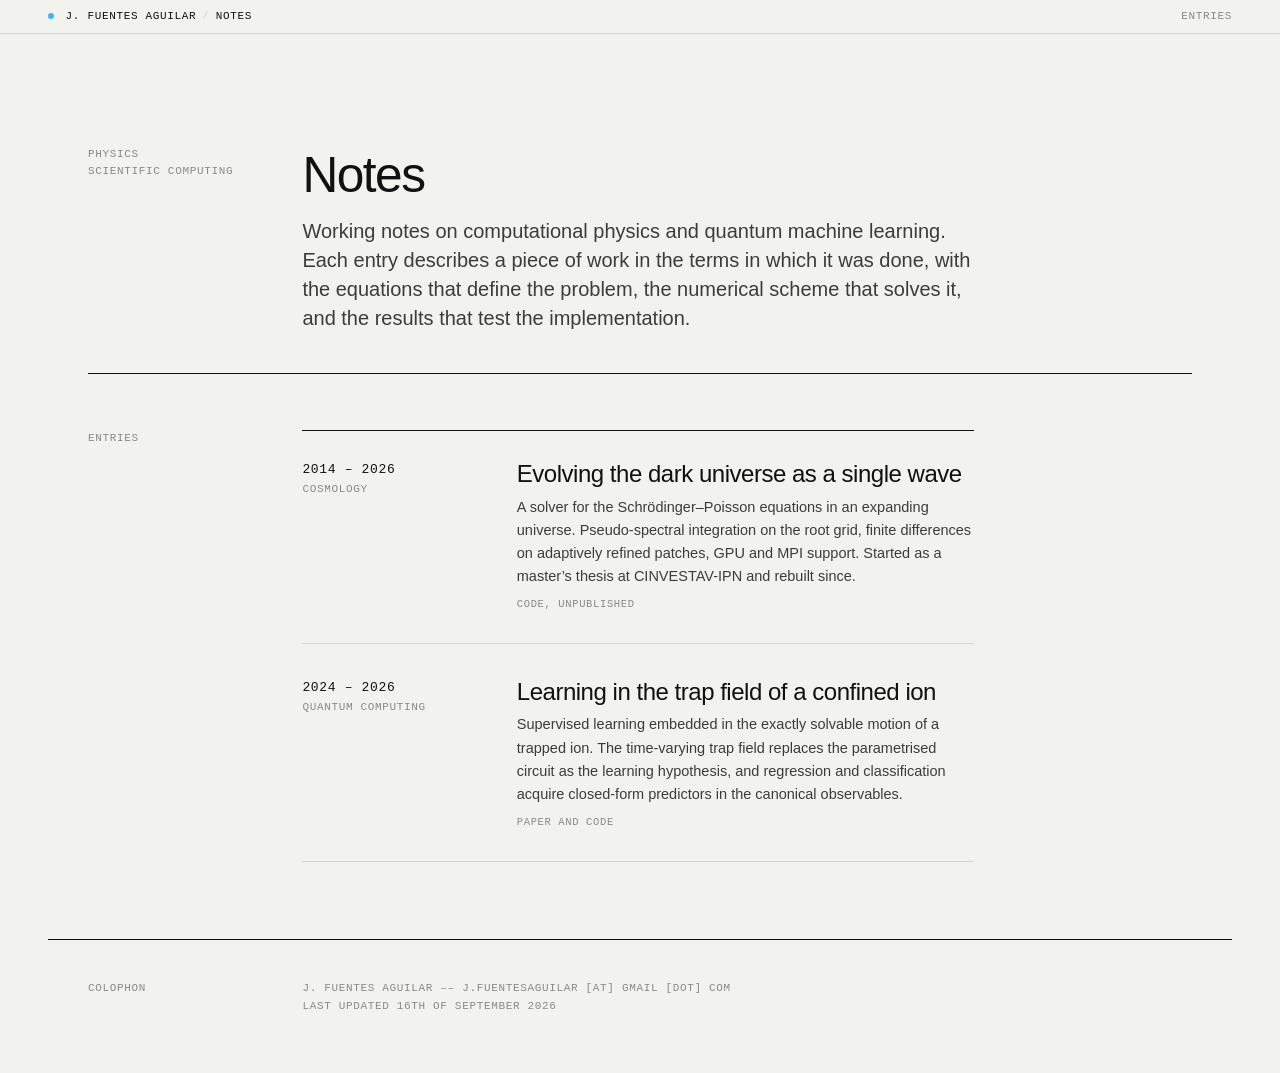
==== index.html @ 44ce17c4 "Publish the notes site with its first two entries Static site for GitHub Pages, no build step. The d" ====
<!doctype html>
<html lang="en">
<head>
<meta charset="utf-8">
<meta name="viewport" content="width=device-width, initial-scale=1, viewport-fit=cover">
<title>J. Fuentes Aguilar</title>
<meta name="description" content="Notes on computational physics and quantum machine learning. Numerical methods, exactly solvable dynamics and the code that implements them.">
<meta name="author" content="J. Fuentes Aguilar">
<meta property="og:title" content="J. Fuentes Aguilar">
<meta property="og:description" content="Notes on computational physics and quantum machine learning.">
<meta property="og:type" content="website">
<meta property="og:url" content="https://fuentesigma.github.io/">
<link rel="canonical" href="https://fuentesigma.github.io/">

<link rel="stylesheet" href="style.css">
</head>
<body>

<header class="bar">
  <a class="home" href="./"><span class="dot"></span>J. Fuentes Aguilar<span class="sep">/</span>notes</a>
  <nav>
    <a href="#entries">entries</a>
  </nav>
</header>

<main id="top">

<div class="site-hero">
  <div class="row wide">
    <div class="label">Physics<br>Scientific computing</div>
    <div class="body">
      <h1>Notes</h1>
      <p class="lede">Working notes on computational physics and quantum machine learning. Each entry describes a piece of work in the terms in which it was done, with the equations that define the problem, the numerical scheme that solves it, and the results that test the implementation.</p>
    </div>
  </div>
</div>

<section id="entries">
  <div class="row wide">
    <div class="label">Entries</div>
    <div class="body">
      <ul class="entries">

        <li data-entry="psidm">
          <a class="entry" href="psidm/">
            <div class="meta"><span class="year">2014 &ndash; 2026</span>Cosmology</div>
            <div>
              <h2>Evolving the dark universe as a single wave</h2>
              <p>A solver for the Schr&ouml;dinger&ndash;Poisson equations in an expanding universe. Pseudo-spectral integration on the root grid, finite differences on adaptively refined patches, GPU and MPI support. Started as a master&rsquo;s thesis at CINVESTAV-IPN and rebuilt since.</p>
              <span class="status">Code, unpublished</span>
            </div>
          </a>
        </li>

        <li data-entry="lion">
          <a class="entry" href="lion/">
            <div class="meta"><span class="year">2024 &ndash; 2026</span>Quantum computing</div>
            <div>
              <h2>Learning in the trap field of a confined ion</h2>
              <p>Supervised learning embedded in the exactly solvable motion of a trapped ion. The time-varying trap field replaces the parametrised circuit as the learning hypothesis, and regression and classification acquire closed-form predictors in the canonical observables.</p>
              <span class="status">Paper and code</span>
            </div>
          </a>
        </li>

      </ul>
    </div>
  </div>
</section>

</main>

<footer>
  <div class="row wide" style="max-width:calc(var(--rail) + var(--measure) + 16rem); margin:0 auto">
    <div class="label">Colophon</div>
    <div class="body">
      J. Fuentes Aguilar &ndash;&ndash; j.fuentesaguilar [at] gmail [dot] com <br>
      Last updated 16th of September 2026
    </div>
  </div>
</footer>

</body>
</html>
---- style.css ----
/* ψDM blog entry. One file, no build step, no web fonts. */

:root {
  color-scheme: light;
  --paper: #f2f2ee;
  --card: #fbfbf9;
  --ink: #111111;
  --ink-2: #3c3c3a;
  --muted: #8a8a85;
  --rule: #d6d6d0;
  --accent: #3bb6f8;
  --pass: #41bf7a;
  --warn: #f0a02f;
  --fail: #ec5648;

  --sans: "Helvetica Neue", Helvetica, Arial, "Nimbus Sans", system-ui, sans-serif;
  --mono: ui-monospace, "SF Mono", Menlo, "JetBrains Mono", Consolas, monospace;

  --rail: 11rem;
  --measure: 42rem;
  --gap: clamp(1rem, 3vw, 2.5rem);
}

*, *::before, *::after { box-sizing: border-box; }

html { -webkit-text-size-adjust: 100%; scroll-behavior: smooth; }

body {
  margin: 0;
  padding-inline: clamp(1rem, 4vw, 3rem);
  background: var(--paper);
  color: var(--ink);
  font: 400 15px/1.6 var(--sans);
  font-feature-settings: "kern", "tnum";
}

img, svg { max-width: 100%; height: auto; display: block; }

a { color: inherit; text-decoration: underline; text-decoration-color: var(--rule);
    text-underline-offset: 0.18em; text-decoration-thickness: 1px; }
a:hover { text-decoration-color: var(--accent); }

::selection { background: var(--accent); color: #fff; }

/* ---------- top bar ---------- */

.bar {
  position: sticky; top: 0; z-index: 10;
  display: flex; justify-content: space-between; align-items: center; gap: 1rem;
  margin-inline: calc(-1 * clamp(1rem, 4vw, 3rem));
  padding: 0.7rem clamp(1rem, 4vw, 3rem);
  background: color-mix(in srgb, var(--paper) 88%, transparent);
  backdrop-filter: blur(8px);
  -webkit-backdrop-filter: blur(8px);
  border-bottom: 1px solid var(--rule);
  font: 500 11px/1 var(--mono); letter-spacing: 0.06em; text-transform: uppercase;
}
.bar a { text-decoration: none; }
.bar .dot { display: inline-block; width: 0.55em; height: 0.55em; border-radius: 50%;
            background: var(--accent); margin-right: 0.5em; vertical-align: 0.05em; }
.bar nav { display: flex; gap: 1.2rem; flex-wrap: wrap; justify-content: flex-end; }
.bar nav a { color: var(--muted); }
.bar nav a:hover { color: var(--ink); }
@media (max-width: 600px) { .bar nav { display: none; } }

/* ---------- page grid: label rail + text column ---------- */

main { max-width: calc(var(--rail) + var(--measure) + 16rem); margin: 0 auto; }

.row {
  display: grid;
  grid-template-columns: var(--rail) minmax(0, var(--measure));
  column-gap: var(--gap);
  align-items: start;
}
.row > .label { grid-column: 1; }
.row > .body  { grid-column: 2; min-width: 0; }
.row.wide > .body { grid-column: 2 / -1; max-width: calc(var(--measure) + 16rem); }
.row.wide { grid-template-columns: var(--rail) minmax(0, 1fr); }

@media (max-width: 860px) {
  .row, .row.wide { grid-template-columns: minmax(0, 1fr); }
  .row > .label, .row > .body, .row.wide > .body { grid-column: 1; }
  .row > .label { margin-bottom: 0.4rem; }
}

.label, .eyebrow, .caption .n, th, .toc .n, .tag {
  font: 500 11px/1.5 var(--mono);
  letter-spacing: 0.06em;
  text-transform: uppercase;
  color: var(--muted);
}

/* ---------- hero ---------- */

.hero { padding-block: clamp(3rem, 10vw, 7rem) 2.5rem; border-bottom: 1px solid var(--ink); }
.hero h1 {
  margin: 0.6rem 0 1.2rem;
  font-weight: 500;
  font-size: clamp(2.2rem, 6.2vw, 4.6rem);
  line-height: 0.98;
  letter-spacing: -0.035em;
}
.hero h1 .psi { color: var(--accent); }
.hero .lede { font-size: clamp(1.05rem, 1.8vw, 1.25rem); line-height: 1.45; color: var(--ink-2);
              max-width: 38rem; margin: 0; }

/* ---------- table of contents ---------- */

.toc { list-style: none; margin: 0; padding: 0; columns: 2 14rem; column-gap: 2rem; }
.toc li { break-inside: avoid; border-top: 1px solid var(--rule); }
.toc a { display: flex; gap: 0.9rem; padding: 0.55rem 0; text-decoration: none; }
.toc a:hover .t { color: var(--accent); }

/* ---------- sections ---------- */

section { padding-block: 3.5rem 1rem; border-bottom: 1px solid var(--rule); }
section:last-of-type { border-bottom: 0; }

section > .row:first-child { margin-bottom: 1.5rem; }
h2 {
  margin: 0; font-weight: 500; font-size: clamp(1.6rem, 3.2vw, 2.3rem);
  line-height: 1.05; letter-spacing: -0.025em;
}
h3 { margin: 2.4rem 0 0.6rem; font-size: 1.05rem; font-weight: 600; letter-spacing: -0.005em; }
.label .num { display: block; color: var(--ink); font-size: 13px; }

p { margin: 0 0 1rem; }
.body > p, .body > ul, .body > ol { max-width: var(--measure); }
ul, ol { padding-left: 1.2rem; margin: 0 0 1rem; }
li { margin-bottom: 0.3rem; }
li::marker { color: var(--muted); }
strong { font-weight: 600; }
em { font-style: italic; }

code, kbd, samp {
  font-family: var(--mono); font-size: 0.86em;
  background: var(--card); border: 1px solid var(--rule); border-radius: 3px;
  padding: 0.05em 0.3em;
}

/* ---------- equations ---------- */

.eq {
  position: relative;
  margin: 1.2rem 0 1.4rem;
  padding: 0.9rem 3.6rem 0.9rem 1.2rem;
  background: var(--card);
  border-left: 2px solid var(--ink);
  overflow-x: auto; overflow-y: hidden;
}
.eq .katex-display { margin: 0.2rem 0; }
.eq .tag { position: absolute; top: 0.5rem; right: 0.7rem; }

/* ---------- code ---------- */

pre {
  margin: 1.2rem 0 1.5rem;
  padding: 1rem 1.2rem;
  background: var(--ink);
  color: #ecece6;
  border-radius: 4px;
  overflow-x: auto;
  font: 12.5px/1.55 var(--mono);
  tab-size: 4;
}
pre code { background: none; border: 0; padding: 0; font-size: inherit; color: inherit; }
pre .c { color: #8f8f88; }            /* comment */
pre .k { color: #ff8a4c; }            /* keyword */
pre .s { color: #c9d7a8; }            /* string */
.file { display: flex; justify-content: space-between; margin: 1.2rem 0 -1.2rem;
        padding: 0.45rem 1.2rem; background: #262624; color: #b8b8b0;
        border-radius: 4px 4px 0 0; font: 500 11px/1.4 var(--mono); letter-spacing: 0.04em; }
.file + pre { border-top-left-radius: 0; border-top-right-radius: 0; }

/* ---------- tables ---------- */

.table-wrap { overflow-x: auto; margin: 1.2rem 0 1.6rem; }
table { width: 100%; border-collapse: collapse; font-size: 13.5px; line-height: 1.4; }
th { text-align: left; padding: 0 0.9rem 0.45rem 0; border-bottom: 1px solid var(--ink); white-space: nowrap; }
td { padding: 0.55rem 0.9rem 0.55rem 0; border-bottom: 1px solid var(--rule); vertical-align: top; }
td code { white-space: nowrap; }
td.num { font-variant-numeric: tabular-nums; white-space: nowrap; }
td.math { white-space: nowrap; }

.st { font: 600 10.5px/1 var(--mono); letter-spacing: 0.06em; padding: 0.25em 0.45em;
      border-radius: 2px; color: #fff; white-space: nowrap; }
.st.pass { background: var(--pass); }
.st.warn { background: var(--warn); }
.st.fail { background: var(--fail); }
.st.skip { background: var(--muted); }

/* ---------- figures ---------- */

figure { margin: 1.8rem 0 2.2rem; }
figure img { width: 100%; }
.body > figure { max-width: var(--measure); }   /* single figures keep text-sized type */
figure.square { max-width: 28rem; }             /* square image at roughly the height of a wide plot */
.caption { display: grid; grid-template-columns: auto 1fr; gap: 0.8rem; margin-top: 0.7rem;
           font-size: 13px; line-height: 1.45; color: var(--ink-2); }
.caption .n { padding-top: 0.1rem; }

.fig-pair { display: grid; grid-template-columns: minmax(0, 1.55fr) minmax(0, 1fr); gap: var(--gap);
            align-items: end; }
@media (max-width: 700px) { .fig-pair { grid-template-columns: minmax(0, 1fr); } }

.pending {
  display: grid; place-items: center; aspect-ratio: 16 / 9; max-width: 100%;
  border: 1px dashed var(--muted); background:
    repeating-linear-gradient(135deg, transparent 0 10px, rgba(0,0,0,0.025) 10px 20px);
  font: 500 11px/1.5 var(--mono); letter-spacing: 0.06em; text-transform: uppercase;
  color: var(--muted); text-align: center; padding: 1rem;
}

/* ---------- key numbers ---------- */

.stats { display: grid; grid-template-columns: repeat(auto-fit, minmax(9.5rem, 1fr));
         border-top: 1px solid var(--ink); margin: 1.5rem 0 2rem; }
.stats div { padding: 0.9rem 1rem 1rem 0; border-bottom: 1px solid var(--rule); }
.stats .v { display: block; font-size: 1.7rem; font-weight: 500; letter-spacing: -0.02em;
            line-height: 1.1; font-variant-numeric: tabular-nums; }
.stats .v small { font-size: 0.55em; color: var(--muted); font-weight: 400; }
.stats .k { display: block; margin-top: 0.3rem; font-size: 12.5px; color: var(--ink-2); line-height: 1.35; }

/* ---------- notes ---------- */

.note { margin: 1.4rem 0; padding: 0.9rem 1.1rem; border: 1px solid var(--rule); background: var(--card);
        font-size: 14px; }
.note::before { content: ""; display: inline-block; width: 0.55em; height: 0.55em; margin-right: 0.6em;
                background: var(--accent); vertical-align: 0.05em; }
.note p:last-child { margin-bottom: 0; }

.todo { background: #fff2c2; border-bottom: 1px dashed var(--warn); padding: 0 0.15em; }

/* ---------- pipeline diagram ---------- */

.pipe { display: grid; grid-template-columns: repeat(auto-fit, minmax(8.5rem, 1fr)); gap: 0;
        margin: 1.4rem 0 1.8rem; counter-reset: step; }
.pipe div { position: relative; padding: 0.8rem 1.4rem 0.9rem 0.9rem; border: 1px solid var(--ink);
            margin: 0 -1px -1px 0; background: var(--card); font-size: 13px; line-height: 1.35; }
.pipe div::before { counter-increment: step; content: "0" counter(step); display: block;
                    font: 500 10.5px/1.6 var(--mono); color: var(--accent); }
.pipe code { font-size: 11.5px; }

/* ---------- references / footer ---------- */

.refs { list-style: none; padding: 0; margin: 0; counter-reset: ref; font-size: 13.5px; line-height: 1.5; }
.refs li { counter-increment: ref; position: relative; padding: 0.5rem 0 0.5rem 2.6rem;
           border-top: 1px solid var(--rule); margin: 0; }
.refs li:last-child { border-bottom: 1px solid var(--rule); }
.refs li::before { content: "[" counter(ref) "]"; position: absolute; left: 0; top: 0.5rem;
                   font: 500 11px/1.95 var(--mono); color: var(--muted); }

footer { padding-block: 2.5rem 3.5rem; border-top: 1px solid var(--ink); margin-top: 2rem;
         font: 500 11px/1.6 var(--mono); letter-spacing: 0.06em; text-transform: uppercase; color: var(--muted); }
footer .row { row-gap: 0.5rem; }

@media print {
  .bar { position: static; }
  pre { white-space: pre-wrap; }
  section { break-inside: avoid-page; }
}

/* ================================================================
   SITE LEVEL
   Everything above this line is the per-entry design system and is
   shared unchanged by every page. Everything below belongs to the
   site shell: the landing page, the cross-entry navigation and the
   per-entry accent colour.
   ================================================================ */

/* ---------- per-entry accent ----------
   Set data-entry on <html> in an entry page to recolour it. The rest
   of the palette is fixed. Add one rule per new entry. */

html[data-entry="psidm"] { --accent: #3bb6f8; }
html[data-entry="lion"]  { --accent: #b3689e; }

/* ---------- site navigation ----------
   .bar .home is the link back to the index, present on every entry. */

.bar .home { display: inline-flex; align-items: baseline; gap: 0.55em; }
.bar .home .sep { color: var(--rule); }
.bar nav a.up { color: var(--ink); }

/* ---------- landing page ---------- */

.site-hero { padding-block: clamp(3rem, 10vw, 7rem) 2.5rem; border-bottom: 1px solid var(--ink); }
.site-hero h1 { margin: 0.2rem 0 1rem; font-size: clamp(1.9rem, 5vw, 3.1rem); font-weight: 500;
                letter-spacing: -0.03em; line-height: 1.04; }
.site-hero .lede { font-size: clamp(1.05rem, 1.8vw, 1.25rem); line-height: 1.45; color: var(--ink-2);
                   max-width: var(--measure); margin: 0; }

/* One entry per row. The rail carries the year and the field, the
   body carries the title and the abstract. The whole row is a link. */

.entries { list-style: none; margin: 0; padding: 0; }
.entries > li { border-bottom: 1px solid var(--rule); }
.entries > li:first-child { border-top: 1px solid var(--ink); }

.entry {
  display: grid;
  grid-template-columns: var(--rail) minmax(0, 1fr);
  gap: var(--gap);
  padding-block: 1.8rem;
  text-decoration: none;
  align-items: start;
}
@media (max-width: 860px) {
  .entry { grid-template-columns: minmax(0, 1fr); gap: 0.7rem; }
}

.entry .meta { font: 500 11px/1.6 var(--mono); letter-spacing: 0.06em; text-transform: uppercase;
               color: var(--muted); }
.entry .meta .year { display: block; color: var(--ink); font-size: 13px; }
.entry h2 { margin: 0 0 0.5rem; font-size: clamp(1.15rem, 2.4vw, 1.5rem); font-weight: 500;
            letter-spacing: -0.02em; line-height: 1.15; border: 0; padding: 0; }
.entry p { margin: 0; max-width: var(--measure); color: var(--ink-2); font-size: 14.5px; }
.entry .status { display: inline-block; margin-top: 0.7rem; font: 500 10.5px/1 var(--mono);
                 letter-spacing: 0.06em; text-transform: uppercase; color: var(--muted); }

.entry:hover h2 { color: var(--accent); }
.entry:hover .meta .year { color: var(--accent); }

/* Give each row on the index its own accent while hovering, so the
   colour matches the entry it leads to. */
.entries > li[data-entry="psidm"] { --accent: #3bb6f8; }
.entries > li[data-entry="lion"]  { --accent: #b3689e; }

/* An entry that has no page yet is listed without a link. */
.entry.soon { opacity: 0.55; cursor: default; }
.entry.soon:hover h2, .entry.soon:hover .meta .year { color: inherit; }
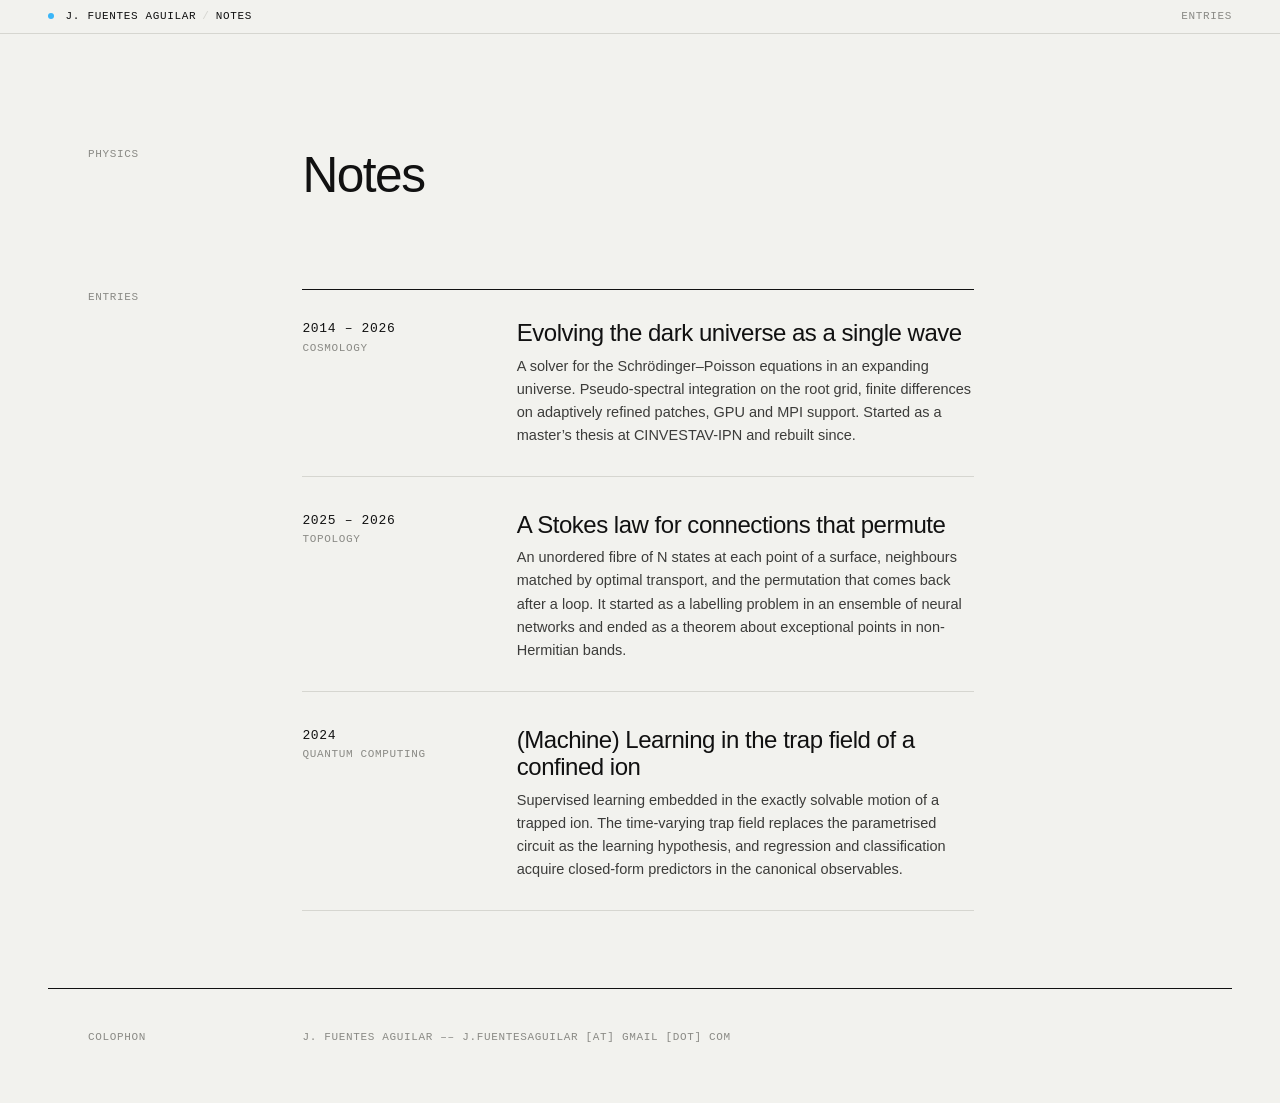
==== commit 22138230: "Add the Stokes entry and drop the rule under the landing hero The landing hero no longer closes with" ====
--- a/index.html
+++ b/index.html
@@ -4,10 +4,10 @@
 <meta charset="utf-8">
 <meta name="viewport" content="width=device-width, initial-scale=1, viewport-fit=cover">
 <title>J. Fuentes Aguilar</title>
-<meta name="description" content="Notes on computational physics and quantum machine learning. Numerical methods, exactly solvable dynamics and the code that implements them.">
+<meta name="description" content="Notes on theoretical physics, maths and scientific computing.">
 <meta name="author" content="J. Fuentes Aguilar">
 <meta property="og:title" content="J. Fuentes Aguilar">
-<meta property="og:description" content="Notes on computational physics and quantum machine learning.">
+<meta property="og:description" content="Personal blog.">
 <meta property="og:type" content="website">
 <meta property="og:url" content="https://fuentesigma.github.io/">
 <link rel="canonical" href="https://fuentesigma.github.io/">
@@ -27,10 +27,9 @@
 
 <div class="site-hero">
   <div class="row wide">
-    <div class="label">Physics<br>Scientific computing</div>
+    <div class="label">Physics</div>
     <div class="body">
       <h1>Notes</h1>
-      <p class="lede">Working notes on computational physics and quantum machine learning. Each entry describes a piece of work in the terms in which it was done, with the equations that define the problem, the numerical scheme that solves it, and the results that test the implementation.</p>
     </div>
   </div>
 </div>
@@ -47,18 +46,26 @@
             <div>
               <h2>Evolving the dark universe as a single wave</h2>
               <p>A solver for the Schr&ouml;dinger&ndash;Poisson equations in an expanding universe. Pseudo-spectral integration on the root grid, finite differences on adaptively refined patches, GPU and MPI support. Started as a master&rsquo;s thesis at CINVESTAV-IPN and rebuilt since.</p>
-              <span class="status">Code, unpublished</span>
+            </div>
+          </a>
+        </li>
+
+        <li data-entry="stokes">
+          <a class="entry" href="stokes/">
+            <div class="meta"><span class="year">2025 &ndash; 2026</span>Topology</div>
+            <div>
+              <h2>A Stokes law for connections that permute</h2>
+              <p>An unordered fibre of N states at each point of a surface, neighbours matched by optimal transport, and the permutation that comes back after a loop. It started as a labelling problem in an ensemble of neural networks and ended as a theorem about exceptional points in non-Hermitian bands.</p>
             </div>
           </a>
         </li>
 
         <li data-entry="lion">
           <a class="entry" href="lion/">
-            <div class="meta"><span class="year">2024 &ndash; 2026</span>Quantum computing</div>
+            <div class="meta"><span class="year">2024 </span>Quantum computing</div>
             <div>
-              <h2>Learning in the trap field of a confined ion</h2>
+              <h2>(Machine) Learning in the trap field of a confined ion</h2>
               <p>Supervised learning embedded in the exactly solvable motion of a trapped ion. The time-varying trap field replaces the parametrised circuit as the learning hypothesis, and regression and classification acquire closed-form predictors in the canonical observables.</p>
-              <span class="status">Paper and code</span>
             </div>
           </a>
         </li>
@@ -74,8 +81,7 @@
   <div class="row wide" style="max-width:calc(var(--rail) + var(--measure) + 16rem); margin:0 auto">
     <div class="label">Colophon</div>
     <div class="body">
-      J. Fuentes Aguilar &ndash;&ndash; j.fuentesaguilar [at] gmail [dot] com <br>
-      Last updated 16th of September 2026
+      J. Fuentes Aguilar &ndash;&ndash; j.fuentesaguilar [at] gmail [dot] com
     </div>
   </div>
 </footer>
--- a/style.css
+++ b/style.css
@@ -274,7 +274,8 @@
    of the palette is fixed. Add one rule per new entry. */
 
 html[data-entry="psidm"] { --accent: #3bb6f8; }
-html[data-entry="lion"]  { --accent: #b3689e; }
+html[data-entry="lion"]   { --accent: #b3689e; }
+html[data-entry="stokes"] { --accent: #2f8f80; }
 
 /* ---------- site navigation ----------
    .bar .home is the link back to the index, present on every entry. */
@@ -285,7 +286,7 @@
 
 /* ---------- landing page ---------- */
 
-.site-hero { padding-block: clamp(3rem, 10vw, 7rem) 2.5rem; border-bottom: 1px solid var(--ink); }
+.site-hero { padding-block: clamp(3rem, 10vw, 7rem) 1rem; }
 .site-hero h1 { margin: 0.2rem 0 1rem; font-size: clamp(1.9rem, 5vw, 3.1rem); font-weight: 500;
                 letter-spacing: -0.03em; line-height: 1.04; }
 .site-hero .lede { font-size: clamp(1.05rem, 1.8vw, 1.25rem); line-height: 1.45; color: var(--ink-2);
@@ -325,7 +326,8 @@
 /* Give each row on the index its own accent while hovering, so the
    colour matches the entry it leads to. */
 .entries > li[data-entry="psidm"] { --accent: #3bb6f8; }
-.entries > li[data-entry="lion"]  { --accent: #b3689e; }
+.entries > li[data-entry="lion"]   { --accent: #b3689e; }
+.entries > li[data-entry="stokes"] { --accent: #2f8f80; }
 
 /* An entry that has no page yet is listed without a link. */
 .entry.soon { opacity: 0.55; cursor: default; }
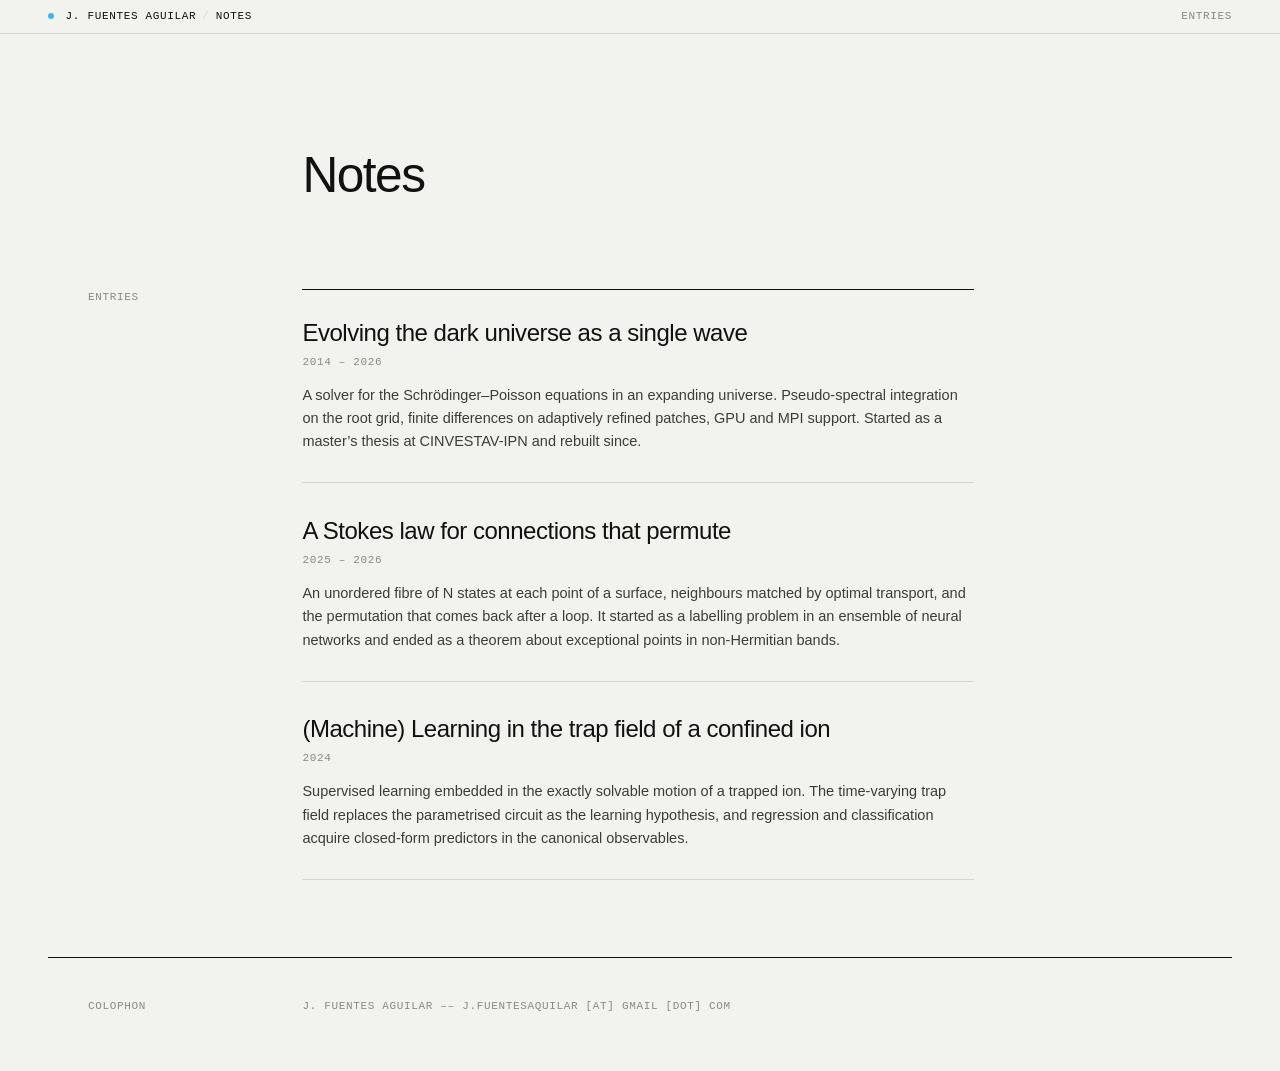
==== commit 14a3e3d8: "Strip the index rail, drop the per-entry accents, fix the address The landing page loses the left co" ====
--- a/index.html
+++ b/index.html
@@ -27,7 +27,7 @@
 
 <div class="site-hero">
   <div class="row wide">
-    <div class="label">Physics</div>
+    <div class="label"></div>
     <div class="body">
       <h1>Notes</h1>
     </div>
@@ -40,33 +40,27 @@
     <div class="body">
       <ul class="entries">
 
-        <li data-entry="psidm">
+        <li>
           <a class="entry" href="psidm/">
-            <div class="meta"><span class="year">2014 &ndash; 2026</span>Cosmology</div>
-            <div>
-              <h2>Evolving the dark universe as a single wave</h2>
-              <p>A solver for the Schr&ouml;dinger&ndash;Poisson equations in an expanding universe. Pseudo-spectral integration on the root grid, finite differences on adaptively refined patches, GPU and MPI support. Started as a master&rsquo;s thesis at CINVESTAV-IPN and rebuilt since.</p>
-            </div>
+            <h2>Evolving the dark universe as a single wave</h2>
+            <div class="year">2014 &ndash; 2026</div>
+            <p>A solver for the Schr&ouml;dinger&ndash;Poisson equations in an expanding universe. Pseudo-spectral integration on the root grid, finite differences on adaptively refined patches, GPU and MPI support. Started as a master&rsquo;s thesis at CINVESTAV-IPN and rebuilt since.</p>
           </a>
         </li>
 
-        <li data-entry="stokes">
+        <li>
           <a class="entry" href="stokes/">
-            <div class="meta"><span class="year">2025 &ndash; 2026</span>Topology</div>
-            <div>
-              <h2>A Stokes law for connections that permute</h2>
-              <p>An unordered fibre of N states at each point of a surface, neighbours matched by optimal transport, and the permutation that comes back after a loop. It started as a labelling problem in an ensemble of neural networks and ended as a theorem about exceptional points in non-Hermitian bands.</p>
-            </div>
+            <h2>A Stokes law for connections that permute</h2>
+            <div class="year">2025 &ndash; 2026</div>
+            <p>An unordered fibre of N states at each point of a surface, neighbours matched by optimal transport, and the permutation that comes back after a loop. It started as a labelling problem in an ensemble of neural networks and ended as a theorem about exceptional points in non-Hermitian bands.</p>
           </a>
         </li>
 
-        <li data-entry="lion">
+        <li>
           <a class="entry" href="lion/">
-            <div class="meta"><span class="year">2024 </span>Quantum computing</div>
-            <div>
-              <h2>(Machine) Learning in the trap field of a confined ion</h2>
-              <p>Supervised learning embedded in the exactly solvable motion of a trapped ion. The time-varying trap field replaces the parametrised circuit as the learning hypothesis, and regression and classification acquire closed-form predictors in the canonical observables.</p>
-            </div>
+            <h2>(Machine) Learning in the trap field of a confined ion</h2>
+            <div class="year">2024</div>
+            <p>Supervised learning embedded in the exactly solvable motion of a trapped ion. The time-varying trap field replaces the parametrised circuit as the learning hypothesis, and regression and classification acquire closed-form predictors in the canonical observables.</p>
           </a>
         </li>
 
@@ -81,7 +75,7 @@
   <div class="row wide" style="max-width:calc(var(--rail) + var(--measure) + 16rem); margin:0 auto">
     <div class="label">Colophon</div>
     <div class="body">
-      J. Fuentes Aguilar &ndash;&ndash; j.fuentesaguilar [at] gmail [dot] com
+      J. Fuentes Aguilar &ndash;&ndash; j.fuentesaquilar [at] gmail [dot] com
     </div>
   </div>
 </footer>
--- a/style.css
+++ b/style.css
@@ -269,13 +269,9 @@
    per-entry accent colour.
    ================================================================ */
 
-/* ---------- per-entry accent ----------
-   Set data-entry on <html> in an entry page to recolour it. The rest
-   of the palette is fixed. Add one rule per new entry. */
-
-html[data-entry="psidm"] { --accent: #3bb6f8; }
-html[data-entry="lion"]   { --accent: #b3689e; }
-html[data-entry="stokes"] { --accent: #2f8f80; }
+/* ---------- accent ----------
+   One accent for the whole site, defined once in :root above. Entry
+   pages do not recolour themselves. */
 
 /* ---------- site navigation ----------
    .bar .home is the link back to the index, present on every entry. */
@@ -292,43 +288,23 @@
 .site-hero .lede { font-size: clamp(1.05rem, 1.8vw, 1.25rem); line-height: 1.45; color: var(--ink-2);
                    max-width: var(--measure); margin: 0; }
 
-/* One entry per row. The rail carries the year and the field, the
-   body carries the title and the abstract. The whole row is a link. */
+/* One entry per row. Title, then the year, then the abstract. The whole
+   row is a link. */
 
 .entries { list-style: none; margin: 0; padding: 0; }
 .entries > li { border-bottom: 1px solid var(--rule); }
 .entries > li:first-child { border-top: 1px solid var(--ink); }
 
-.entry {
-  display: grid;
-  grid-template-columns: var(--rail) minmax(0, 1fr);
-  gap: var(--gap);
-  padding-block: 1.8rem;
-  text-decoration: none;
-  align-items: start;
-}
-@media (max-width: 860px) {
-  .entry { grid-template-columns: minmax(0, 1fr); gap: 0.7rem; }
-}
-
-.entry .meta { font: 500 11px/1.6 var(--mono); letter-spacing: 0.06em; text-transform: uppercase;
-               color: var(--muted); }
-.entry .meta .year { display: block; color: var(--ink); font-size: 13px; }
-.entry h2 { margin: 0 0 0.5rem; font-size: clamp(1.15rem, 2.4vw, 1.5rem); font-weight: 500;
+.entry { display: block; padding-block: 1.8rem; text-decoration: none; }
+
+.entry h2 { margin: 0 0 0.45rem; font-size: clamp(1.15rem, 2.4vw, 1.5rem); font-weight: 500;
             letter-spacing: -0.02em; line-height: 1.15; border: 0; padding: 0; }
+.entry .year { margin-bottom: 0.8rem; font: 500 11px/1.6 var(--mono); letter-spacing: 0.06em;
+               text-transform: uppercase; color: var(--muted); }
 .entry p { margin: 0; max-width: var(--measure); color: var(--ink-2); font-size: 14.5px; }
-.entry .status { display: inline-block; margin-top: 0.7rem; font: 500 10.5px/1 var(--mono);
-                 letter-spacing: 0.06em; text-transform: uppercase; color: var(--muted); }
 
 .entry:hover h2 { color: var(--accent); }
-.entry:hover .meta .year { color: var(--accent); }
-
-/* Give each row on the index its own accent while hovering, so the
-   colour matches the entry it leads to. */
-.entries > li[data-entry="psidm"] { --accent: #3bb6f8; }
-.entries > li[data-entry="lion"]   { --accent: #b3689e; }
-.entries > li[data-entry="stokes"] { --accent: #2f8f80; }
 
 /* An entry that has no page yet is listed without a link. */
 .entry.soon { opacity: 0.55; cursor: default; }
-.entry.soon:hover h2, .entry.soon:hover .meta .year { color: inherit; }
+.entry.soon:hover h2 { color: inherit; }
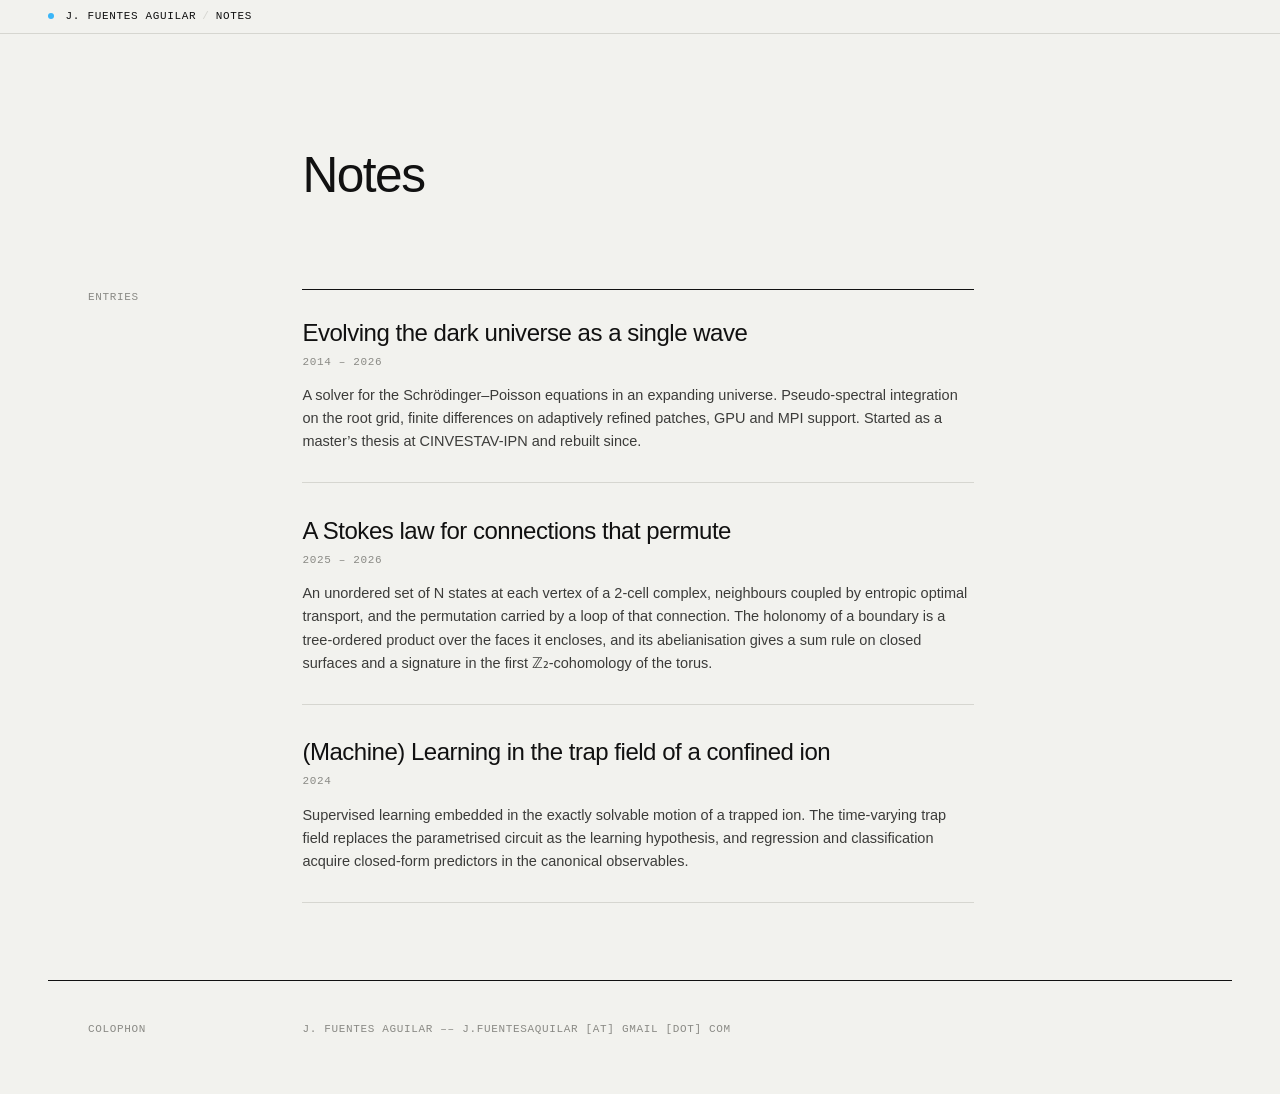
==== commit 7ea7bcf7: "One column for every entry, and a pure-mathematics Stokes entry Entry pages drop the label rail, the" ====
--- a/index.html
+++ b/index.html
@@ -18,9 +18,6 @@
 
 <header class="bar">
   <a class="home" href="./"><span class="dot"></span>J. Fuentes Aguilar<span class="sep">/</span>notes</a>
-  <nav>
-    <a href="#entries">entries</a>
-  </nav>
 </header>
 
 <main id="top">
@@ -52,7 +49,7 @@
           <a class="entry" href="stokes/">
             <h2>A Stokes law for connections that permute</h2>
             <div class="year">2025 &ndash; 2026</div>
-            <p>An unordered fibre of N states at each point of a surface, neighbours matched by optimal transport, and the permutation that comes back after a loop. It started as a labelling problem in an ensemble of neural networks and ended as a theorem about exceptional points in non-Hermitian bands.</p>
+            <p>An unordered set of N states at each vertex of a 2-cell complex, neighbours coupled by entropic optimal transport, and the permutation carried by a loop of that connection. The holonomy of a boundary is a tree-ordered product over the faces it encloses, and its abelianisation gives a sum rule on closed surfaces and a signature in the first ℤ₂-cohomology of the torus.</p>
           </a>
         </li>
 
--- a/style.css
+++ b/style.css
@@ -58,10 +58,6 @@
 .bar a { text-decoration: none; }
 .bar .dot { display: inline-block; width: 0.55em; height: 0.55em; border-radius: 50%;
             background: var(--accent); margin-right: 0.5em; vertical-align: 0.05em; }
-.bar nav { display: flex; gap: 1.2rem; flex-wrap: wrap; justify-content: flex-end; }
-.bar nav a { color: var(--muted); }
-.bar nav a:hover { color: var(--ink); }
-@media (max-width: 600px) { .bar nav { display: none; } }
 
 /* ---------- page grid: label rail + text column ---------- */
 
@@ -84,7 +80,7 @@
   .row > .label { margin-bottom: 0.4rem; }
 }
 
-.label, .eyebrow, .caption .n, th, .toc .n, .tag {
+.label, .caption .n, th, .toc .n, .tag {
   font: 500 11px/1.5 var(--mono);
   letter-spacing: 0.06em;
   text-transform: uppercase;
@@ -118,12 +114,12 @@
 section:last-of-type { border-bottom: 0; }
 
 section > .row:first-child { margin-bottom: 1.5rem; }
+main.flow section > .row:first-child { margin-bottom: 0; }
 h2 {
   margin: 0; font-weight: 500; font-size: clamp(1.6rem, 3.2vw, 2.3rem);
   line-height: 1.05; letter-spacing: -0.025em;
 }
 h3 { margin: 2.4rem 0 0.6rem; font-size: 1.05rem; font-weight: 600; letter-spacing: -0.005em; }
-.label .num { display: block; color: var(--ink); font-size: 13px; }
 
 p { margin: 0 0 1rem; }
 .body > p, .body > ul, .body > ol { max-width: var(--measure); }
@@ -183,13 +179,6 @@
 td.num { font-variant-numeric: tabular-nums; white-space: nowrap; }
 td.math { white-space: nowrap; }
 
-.st { font: 600 10.5px/1 var(--mono); letter-spacing: 0.06em; padding: 0.25em 0.45em;
-      border-radius: 2px; color: #fff; white-space: nowrap; }
-.st.pass { background: var(--pass); }
-.st.warn { background: var(--warn); }
-.st.fail { background: var(--fail); }
-.st.skip { background: var(--muted); }
-
 /* ---------- figures ---------- */
 
 figure { margin: 1.8rem 0 2.2rem; }
@@ -204,23 +193,7 @@
             align-items: end; }
 @media (max-width: 700px) { .fig-pair { grid-template-columns: minmax(0, 1fr); } }
 
-.pending {
-  display: grid; place-items: center; aspect-ratio: 16 / 9; max-width: 100%;
-  border: 1px dashed var(--muted); background:
-    repeating-linear-gradient(135deg, transparent 0 10px, rgba(0,0,0,0.025) 10px 20px);
-  font: 500 11px/1.5 var(--mono); letter-spacing: 0.06em; text-transform: uppercase;
-  color: var(--muted); text-align: center; padding: 1rem;
-}
-
 /* ---------- key numbers ---------- */
-
-.stats { display: grid; grid-template-columns: repeat(auto-fit, minmax(9.5rem, 1fr));
-         border-top: 1px solid var(--ink); margin: 1.5rem 0 2rem; }
-.stats div { padding: 0.9rem 1rem 1rem 0; border-bottom: 1px solid var(--rule); }
-.stats .v { display: block; font-size: 1.7rem; font-weight: 500; letter-spacing: -0.02em;
-            line-height: 1.1; font-variant-numeric: tabular-nums; }
-.stats .v small { font-size: 0.55em; color: var(--muted); font-weight: 400; }
-.stats .k { display: block; margin-top: 0.3rem; font-size: 12.5px; color: var(--ink-2); line-height: 1.35; }
 
 /* ---------- notes ---------- */
 
@@ -229,18 +202,6 @@
 .note::before { content: ""; display: inline-block; width: 0.55em; height: 0.55em; margin-right: 0.6em;
                 background: var(--accent); vertical-align: 0.05em; }
 .note p:last-child { margin-bottom: 0; }
-
-.todo { background: #fff2c2; border-bottom: 1px dashed var(--warn); padding: 0 0.15em; }
-
-/* ---------- pipeline diagram ---------- */
-
-.pipe { display: grid; grid-template-columns: repeat(auto-fit, minmax(8.5rem, 1fr)); gap: 0;
-        margin: 1.4rem 0 1.8rem; counter-reset: step; }
-.pipe div { position: relative; padding: 0.8rem 1.4rem 0.9rem 0.9rem; border: 1px solid var(--ink);
-            margin: 0 -1px -1px 0; background: var(--card); font-size: 13px; line-height: 1.35; }
-.pipe div::before { counter-increment: step; content: "0" counter(step); display: block;
-                    font: 500 10.5px/1.6 var(--mono); color: var(--accent); }
-.pipe code { font-size: 11.5px; }
 
 /* ---------- references / footer ---------- */
 
@@ -274,11 +235,23 @@
    pages do not recolour themselves. */
 
 /* ---------- site navigation ----------
-   .bar .home is the link back to the index, present on every entry. */
+   The only navigation is the link back to the index, top left. */
 
 .bar .home { display: inline-flex; align-items: baseline; gap: 0.55em; }
 .bar .home .sep { color: var(--rule); }
-.bar nav a.up { color: var(--ink); }
+
+/* ---------- entry pages ----------
+   One column. No label rail, no section numbers, no section subtitles.
+   The .row and .body wrappers are kept so that everything hanging off
+   .body (paragraph measure, figures, tables) keeps its widths. */
+
+main.flow { max-width: calc(var(--measure) + 14rem); }
+main.flow .row { display: block; }
+main.flow .row > .body,
+main.flow .row.wide > .body { max-width: 100%; }
+main.flow h2 { margin-bottom: 1.3rem; }
+main.flow .hero .year { margin: 0 0 1.4rem; font: 500 11px/1.6 var(--mono);
+                        letter-spacing: 0.06em; text-transform: uppercase; color: var(--muted); }
 
 /* ---------- landing page ---------- */
 
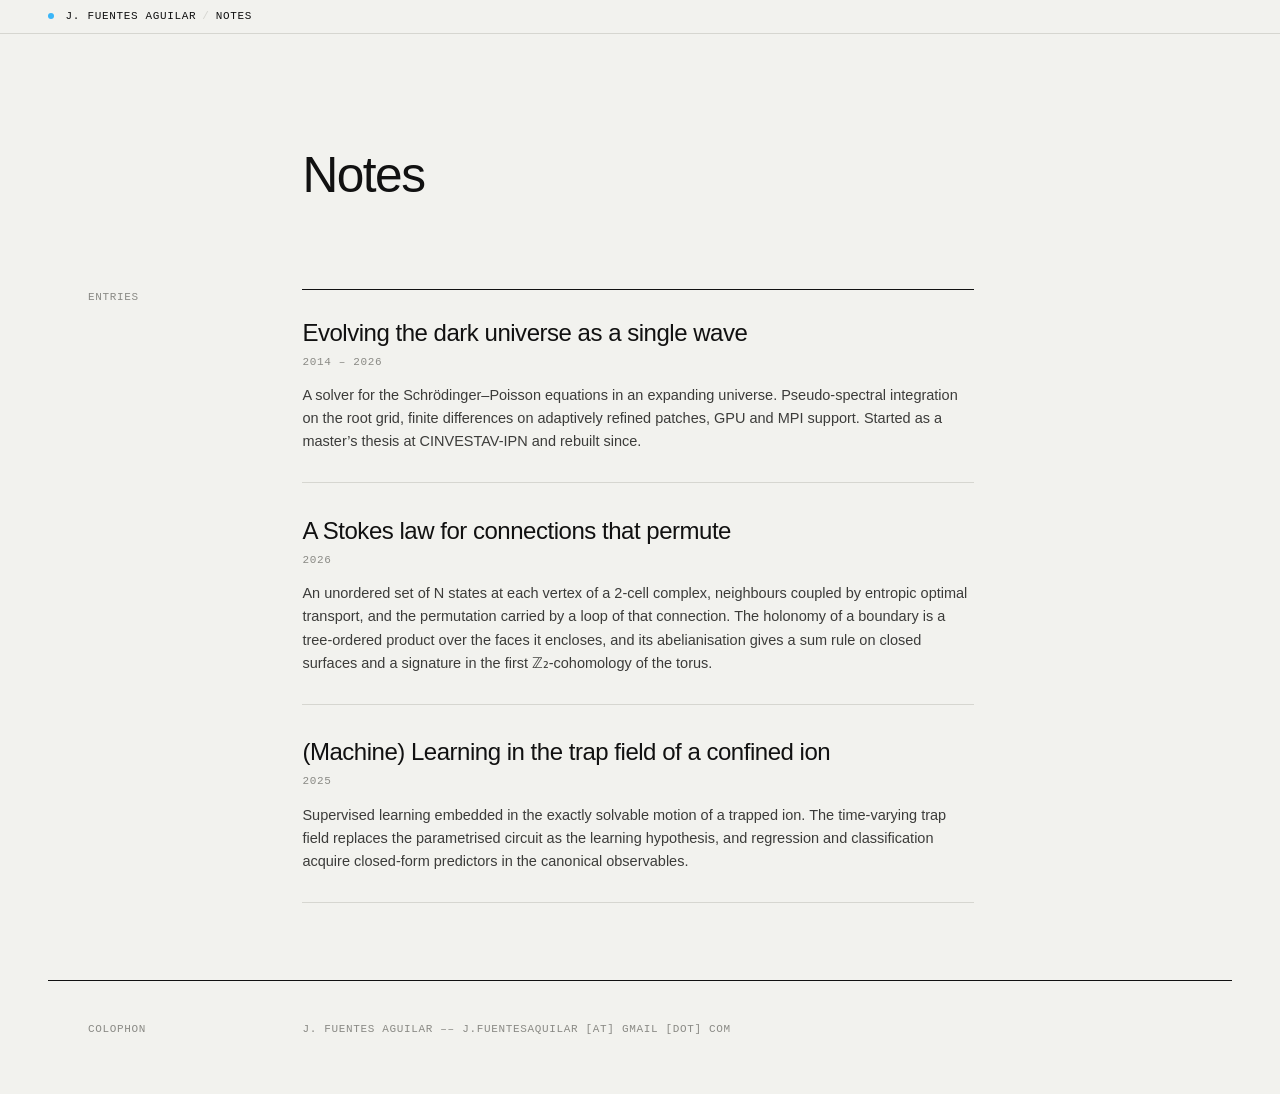
==== commit 7499617b: "Update year entries in index.html" ====
--- a/index.html
+++ b/index.html
@@ -48,7 +48,7 @@
         <li>
           <a class="entry" href="stokes/">
             <h2>A Stokes law for connections that permute</h2>
-            <div class="year">2025 &ndash; 2026</div>
+            <div class="year">2026</div>
             <p>An unordered set of N states at each vertex of a 2-cell complex, neighbours coupled by entropic optimal transport, and the permutation carried by a loop of that connection. The holonomy of a boundary is a tree-ordered product over the faces it encloses, and its abelianisation gives a sum rule on closed surfaces and a signature in the first ℤ₂-cohomology of the torus.</p>
           </a>
         </li>
@@ -56,7 +56,7 @@
         <li>
           <a class="entry" href="lion/">
             <h2>(Machine) Learning in the trap field of a confined ion</h2>
-            <div class="year">2024</div>
+            <div class="year">2025</div>
             <p>Supervised learning embedded in the exactly solvable motion of a trapped ion. The time-varying trap field replaces the parametrised circuit as the learning hypothesis, and regression and classification acquire closed-form predictors in the canonical observables.</p>
           </a>
         </li>
--- a/style.css
+++ b/style.css
@@ -18,6 +18,7 @@
 
   --rail: 11rem;
   --measure: 42rem;
+  --column:  46rem;   /* the single column an entry page lives in */
   --gap: clamp(1rem, 3vw, 2.5rem);
 }
 
@@ -245,13 +246,33 @@
    The .row and .body wrappers are kept so that everything hanging off
    .body (paragraph measure, figures, tables) keeps its widths. */
 
-main.flow { max-width: calc(var(--measure) + 14rem); }
-main.flow .row { display: block; }
-main.flow .row > .body,
-main.flow .row.wide > .body { max-width: 100%; }
-main.flow h2 { margin-bottom: 1.3rem; }
-main.flow .hero .year { margin: 0 0 1.4rem; font: 500 11px/1.6 var(--mono);
-                        letter-spacing: 0.06em; text-transform: uppercase; color: var(--muted); }
+/* Everything on an entry page sits in one column of the same width, from
+   the bar at the top through the title, text, equations and figures to the
+   footer. No element sets a width of its own. */
+
+.flow main { max-width: var(--column); }
+.flow .row { display: block; }
+.flow .row > .body,
+.flow .row.wide > .body { max-width: 100%; }
+
+.flow .hero .lede,
+.flow .body > p,
+.flow .body > ul,
+.flow .body > ol,
+.flow .body > figure { max-width: 100%; }
+
+.flow h2 { margin-bottom: 1.3rem; }
+.flow .hero .year { margin: 0 0 1.4rem; font: 500 11px/1.6 var(--mono);
+                    letter-spacing: 0.06em; text-transform: uppercase; color: var(--muted); }
+
+/* The bar keeps its full-bleed rule while its contents line up with the
+   column, and the footer does the same. */
+.flow .bar > * { width: 100%; max-width: var(--column); margin-inline: auto; }
+.flow footer .row { max-width: var(--column); margin-inline: auto; }
+
+/* Display maths a shade smaller so the long ones fit the column. Anything
+   still too wide scrolls inside .eq rather than widening the page. */
+.flow .eq .katex-display { font-size: 0.95em; }
 
 /* ---------- landing page ---------- */
 
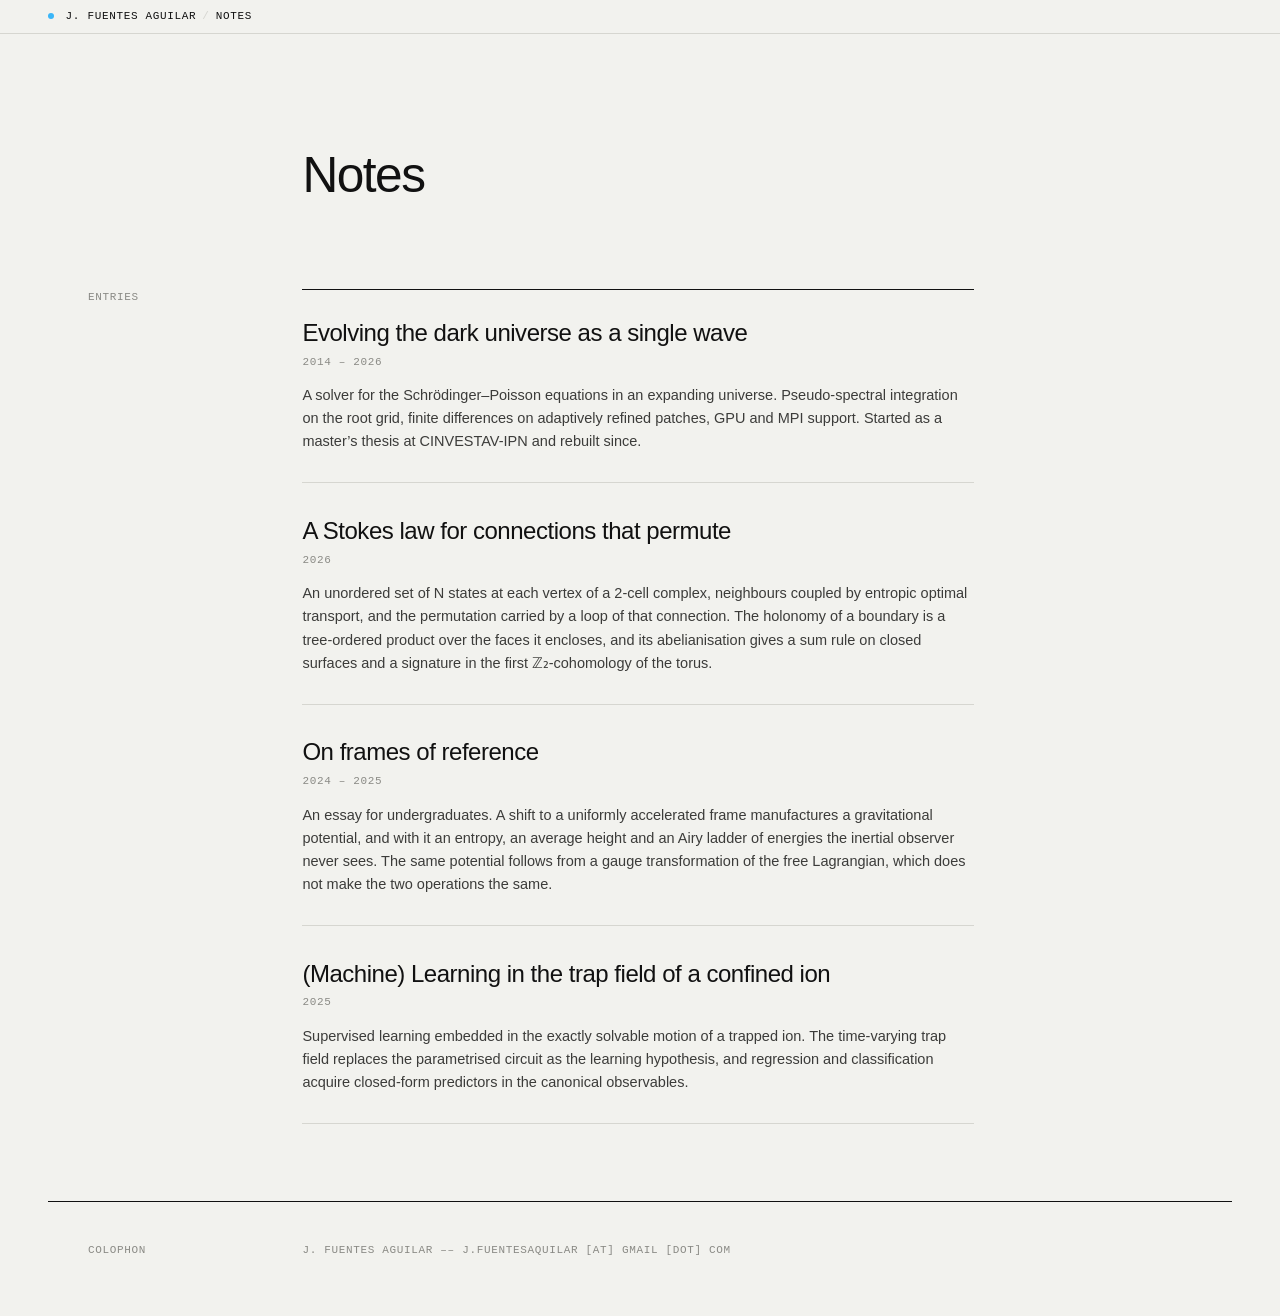
==== commit 98e503fc: "Add an entry on frames of reference The essay from Journal/framesReference.tex, ported to the house " ====
--- a/index.html
+++ b/index.html
@@ -54,6 +54,14 @@
         </li>
 
         <li>
+          <a class="entry" href="frames/">
+            <h2>On frames of reference</h2>
+            <div class="year">2024 &ndash; 2025</div>
+            <p>An essay for undergraduates. A shift to a uniformly accelerated frame manufactures a gravitational potential, and with it an entropy, an average height and an Airy ladder of energies the inertial observer never sees. The same potential follows from a gauge transformation of the free Lagrangian, which does not make the two operations the same.</p>
+          </a>
+        </li>
+
+        <li>
           <a class="entry" href="lion/">
             <h2>(Machine) Learning in the trap field of a confined ion</h2>
             <div class="year">2025</div>
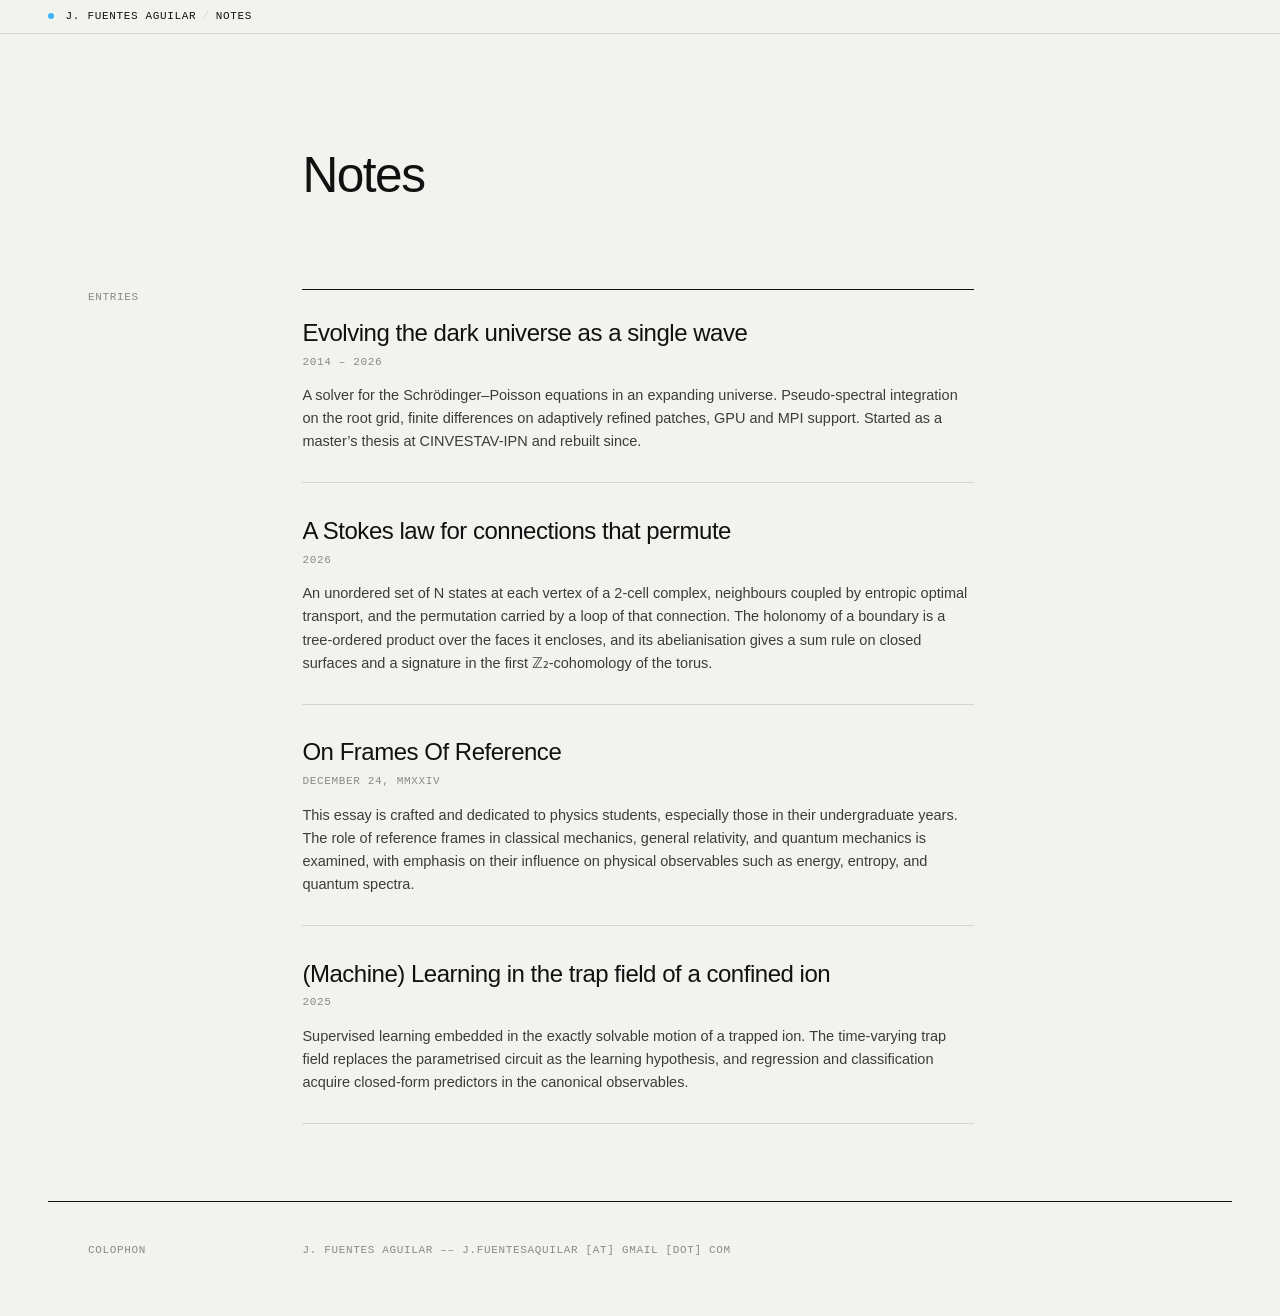
==== commit 6cb140ed: "Transcribe the frames of reference essay rather than rewrite it The previous version of frames/ para" ====
--- a/index.html
+++ b/index.html
@@ -55,9 +55,9 @@
 
         <li>
           <a class="entry" href="frames/">
-            <h2>On frames of reference</h2>
-            <div class="year">2024 &ndash; 2025</div>
-            <p>An essay for undergraduates. A shift to a uniformly accelerated frame manufactures a gravitational potential, and with it an entropy, an average height and an Airy ladder of energies the inertial observer never sees. The same potential follows from a gauge transformation of the free Lagrangian, which does not make the two operations the same.</p>
+            <h2>On Frames Of Reference</h2>
+            <div class="year">December 24, MMXXIV</div>
+            <p>This essay is crafted and dedicated to physics students, especially those in their undergraduate years. The role of reference frames in classical mechanics, general relativity, and quantum mechanics is examined, with emphasis on their influence on physical observables such as energy, entropy, and quantum spectra.</p>
           </a>
         </li>
 
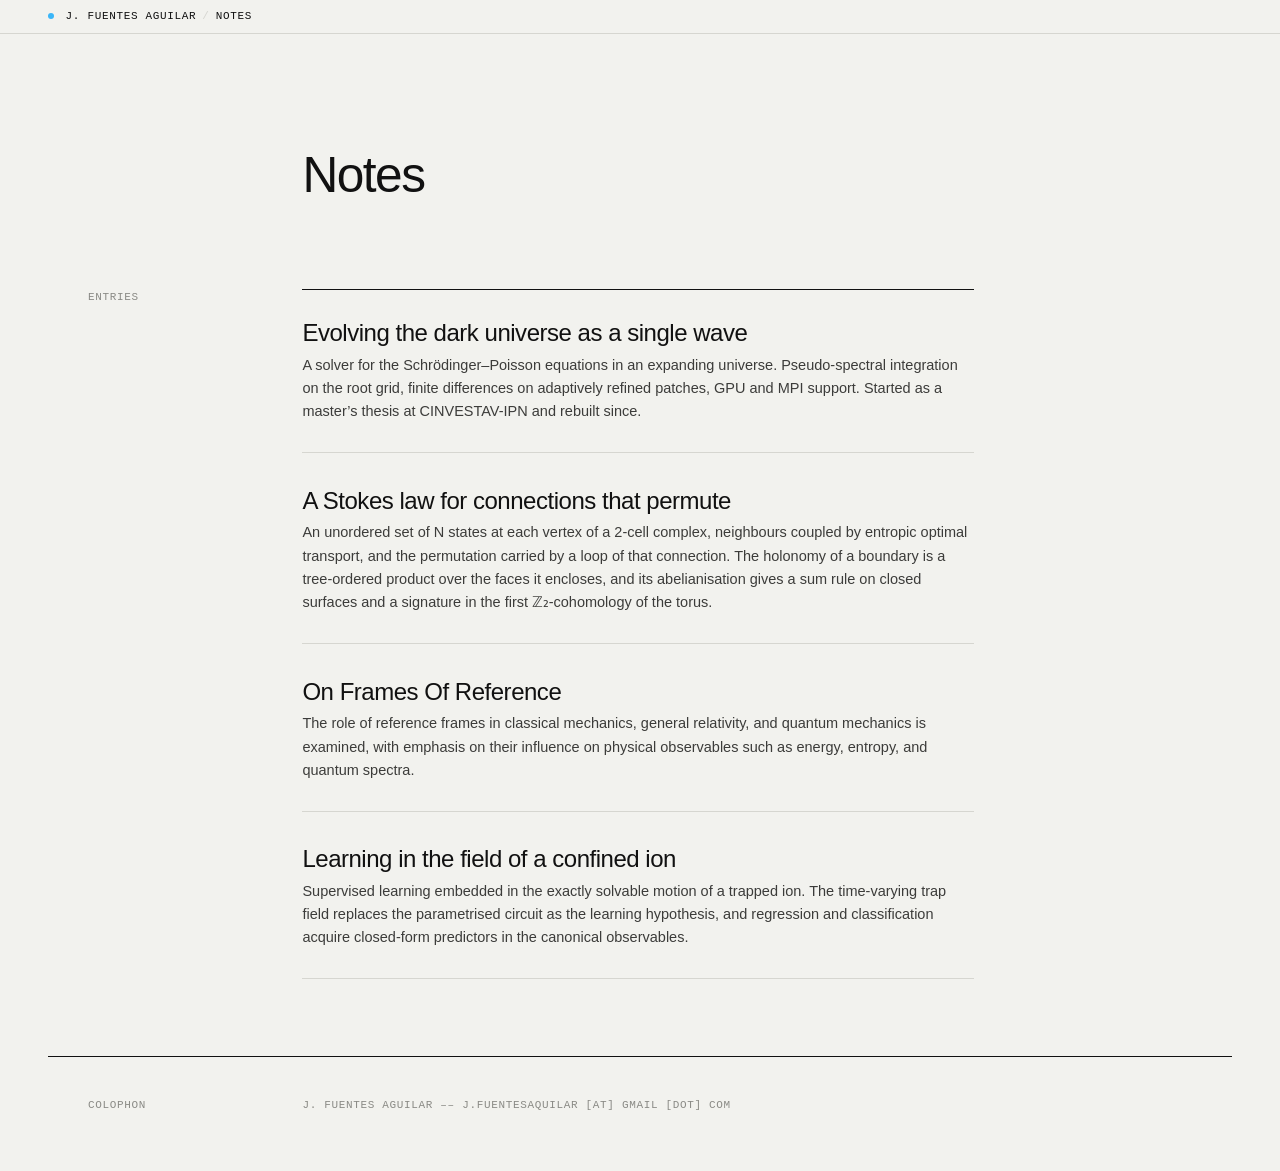
==== commit d9492ea5: "Refactor project entries in index.html Removed year divs from entries and updated titles for clarity" ====
--- a/index.html
+++ b/index.html
@@ -40,7 +40,6 @@
         <li>
           <a class="entry" href="psidm/">
             <h2>Evolving the dark universe as a single wave</h2>
-            <div class="year">2014 &ndash; 2026</div>
             <p>A solver for the Schr&ouml;dinger&ndash;Poisson equations in an expanding universe. Pseudo-spectral integration on the root grid, finite differences on adaptively refined patches, GPU and MPI support. Started as a master&rsquo;s thesis at CINVESTAV-IPN and rebuilt since.</p>
           </a>
         </li>
@@ -48,7 +47,6 @@
         <li>
           <a class="entry" href="stokes/">
             <h2>A Stokes law for connections that permute</h2>
-            <div class="year">2026</div>
             <p>An unordered set of N states at each vertex of a 2-cell complex, neighbours coupled by entropic optimal transport, and the permutation carried by a loop of that connection. The holonomy of a boundary is a tree-ordered product over the faces it encloses, and its abelianisation gives a sum rule on closed surfaces and a signature in the first ℤ₂-cohomology of the torus.</p>
           </a>
         </li>
@@ -56,15 +54,13 @@
         <li>
           <a class="entry" href="frames/">
             <h2>On Frames Of Reference</h2>
-            <div class="year">December 24, MMXXIV</div>
-            <p>This essay is crafted and dedicated to physics students, especially those in their undergraduate years. The role of reference frames in classical mechanics, general relativity, and quantum mechanics is examined, with emphasis on their influence on physical observables such as energy, entropy, and quantum spectra.</p>
+            <p>The role of reference frames in classical mechanics, general relativity, and quantum mechanics is examined, with emphasis on their influence on physical observables such as energy, entropy, and quantum spectra.</p>
           </a>
         </li>
 
         <li>
           <a class="entry" href="lion/">
-            <h2>(Machine) Learning in the trap field of a confined ion</h2>
-            <div class="year">2025</div>
+            <h2>Learning in the field of a confined ion</h2>
             <p>Supervised learning embedded in the exactly solvable motion of a trapped ion. The time-varying trap field replaces the parametrised circuit as the learning hypothesis, and regression and classification acquire closed-form predictors in the canonical observables.</p>
           </a>
         </li>
